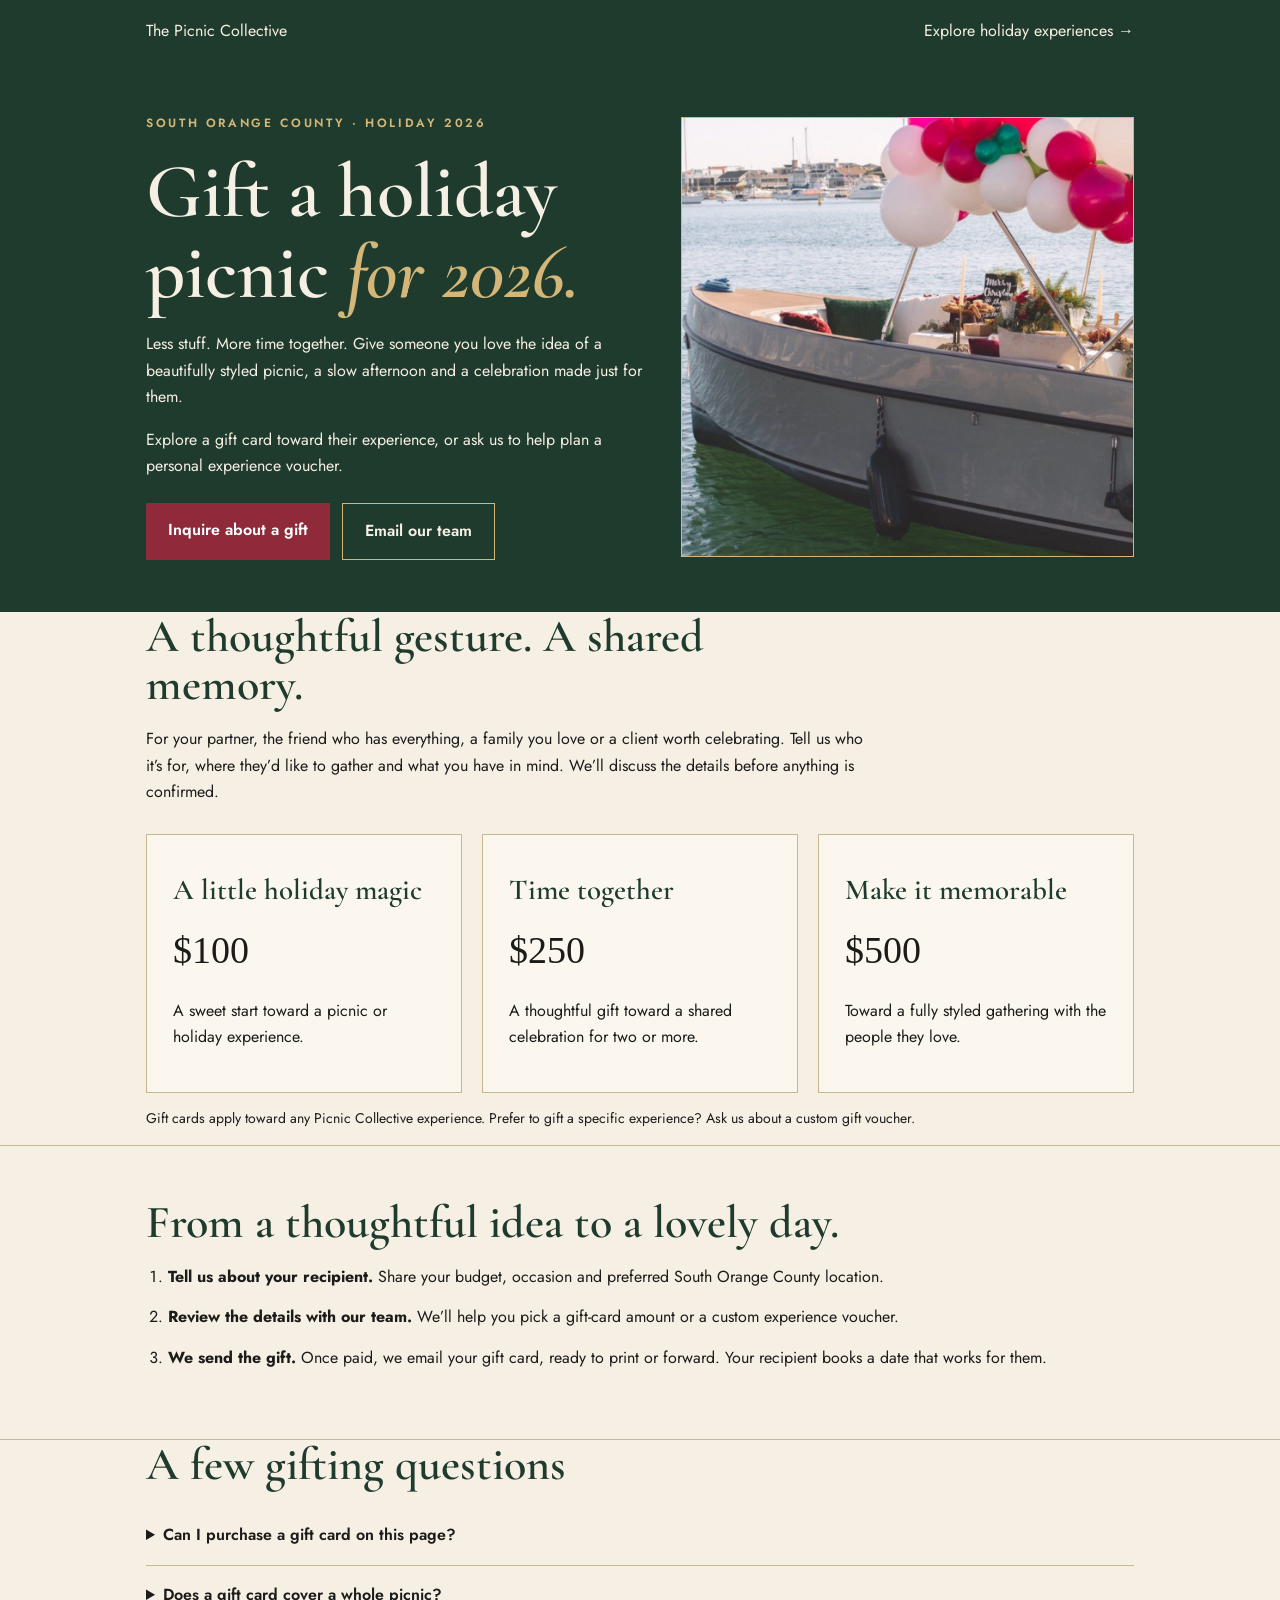
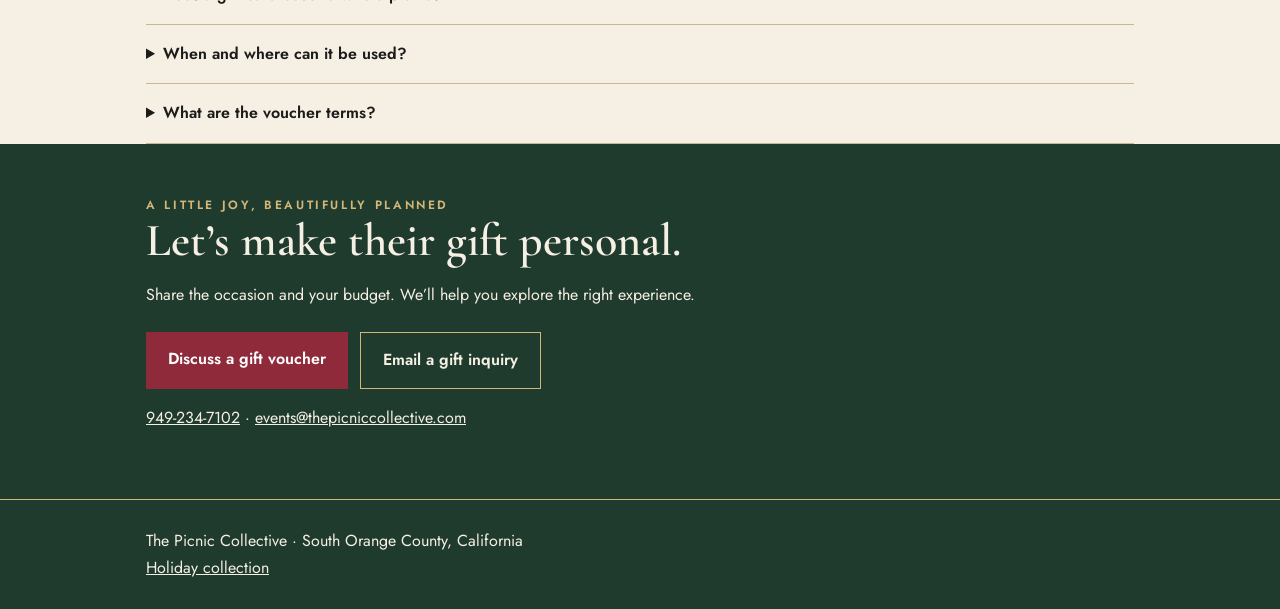
==== gift/index.html @ 74f28c26 "Gift a Picnic + channel tracking" ====
<!doctype html>
<html lang="en">
<head>
<meta charset="utf-8">
<meta name="viewport" content="width=device-width,initial-scale=1">
<title>Gift a Picnic · Holiday 2026 | The Picnic Collective</title>
<meta name="description" content="Give time together with a holiday picnic experience in South Orange County. Inquire about a gift card or experience voucher with The Picnic Collective.">
<link href="https://fonts.googleapis.com/css2?family=Cormorant+Garamond:ital,wght@0,600;1,600&family=Jost:wght@400;500;600&display=swap" rel="stylesheet">
<style>
:root{--evergreen:#1F3B2E;--cream:#F6EFE3;--paper:#FBF7EE;--cranberry:#8E2A3A;--brass:#D4B778;--ink:#1B1B1A;--rule:#C9B88F;color-scheme:light}
*{box-sizing:border-box}body{margin:0;background:var(--cream);color:var(--ink);font:16px/1.65 'Jost','Helvetica Neue',Arial,sans-serif}.wrap{max-width:1100px;margin:auto;padding:0 clamp(20px,5vw,56px)}
a{color:var(--cranberry)}a:focus-visible{outline:3px solid var(--brass);outline-offset:5px}.draft{background:var(--cranberry);color:white;padding:12px 20px;text-align:center;font-size:14px}.nav{background:var(--evergreen);padding:18px 0}.nav a{color:var(--cream);text-decoration:none}.nav .wrap{display:flex;justify-content:space-between;gap:20px;flex-wrap:wrap}
header{background:var(--evergreen);color:var(--cream)}.hero{display:grid;grid-template-columns:1.1fr 1fr;align-items:center;gap:36px;padding-block:52px}.ey{font-size:12px;font-weight:600;letter-spacing:.22em;text-transform:uppercase;color:var(--brass)}h1,h2,h3{font-family:'Cormorant Garamond',Georgia,serif;line-height:1.05;font-weight:600}h1{font-size:clamp(44px,6vw,78px);margin:18px 0}h1 i{color:var(--brass)}h2{font-size:clamp(32px,4vw,46px);color:var(--evergreen);margin:0 0 18px}h3{font-size:29px;color:var(--evergreen);margin:14px 0}.hero img{width:100%;height:440px;object-fit:cover;border:1px solid var(--brass)}.hero p{max-width:540px}
.cta{display:flex;gap:12px;flex-wrap:wrap;margin-top:24px}.btn{display:inline-block;background:var(--cranberry);color:white;padding:14px 22px;text-decoration:none;font-weight:600}.btn.alt{background:transparent;border:1px solid var(--brass);color:var(--cream)}section{padding-block:52px}.intro{max-width:720px}.cards{display:grid;grid-template-columns:repeat(3,minmax(0,1fr));gap:20px;margin-top:28px}.card{background:var(--paper);border:1px solid var(--rule);padding:26px}.price{font-family:Georgia,serif;font-size:38px;margin:12px 0}.badge{color:var(--cranberry);font-weight:600;font-size:13px}.steps{border-block:1px solid var(--rule)}ol{padding-left:22px}li{margin:14px 0}details{border-bottom:1px solid var(--rule);padding:16px 0}summary{cursor:pointer;font-weight:600}.note{font-size:14px}.contact{background:var(--evergreen);color:var(--cream)}.contact h2{color:var(--cream)}.contact a:not(.btn),footer a{color:inherit}footer{background:var(--evergreen);color:var(--cream);padding:28px 0;border-top:1px solid var(--brass)}
@media(max-width:760px){.hero,.cards{grid-template-columns:1fr}.hero{padding-block:32px}.hero img{height:300px}section{padding-block:36px}}
</style>
<script src="../tracking.js" defer></script>
</head>
<body>
<nav class="nav" aria-label="Main"><div class="wrap"><a href="../">The Picnic Collective</a><a href="../holiday-at-home/">Explore holiday experiences →</a></div></nav>
<header><div class="wrap hero"><div><div class="ey">South Orange County · Holiday 2026</div><h1>Gift a holiday picnic <i>for 2026.</i></h1><p>Less stuff. More time together. Give someone you love the idea of a beautifully styled picnic, a slow afternoon and a celebration made just for them.</p><p>Explore a gift card toward their experience, or ask us to help plan a personal experience voucher.</p><div class="cta"><a class="btn" href="https://thepicniccollective.hbportal.co/schedule/66673cf26bf84d002bbb2e10">Inquire about a gift</a><a class="btn alt" href="mailto:events@thepicniccollective.com?subject=Holiday%202026%20Gift%20a%20Picnic%20inquiry">Email our team</a></div></div><img src="../holiday-at-home/img/boat_picnic.jpg" alt="Picnic styling aboard a boat, inspiration for a shared experience" width="600" height="440"></div></header>
<main>
<section class="wrap" aria-labelledby="gift-options"><div class="intro"><h2 id="gift-options">A thoughtful gesture. A shared memory.</h2><p>For your partner, the friend who has everything, a family you love or a client worth celebrating. Tell us who it’s for, where they’d like to gather and what you have in mind. We’ll discuss the details before anything is confirmed.</p></div>
<div class="cards">
<article class="card"><h3>A little holiday magic</h3><p class="price">$100</p><p>A sweet start toward a picnic or holiday experience.</p></article>
<article class="card"><h3>Time together</h3><p class="price">$250</p><p>A thoughtful gift toward a shared celebration for two or more.</p></article>
<article class="card"><h3>Make it memorable</h3><p class="price">$500</p><p>Toward a fully styled gathering with the people they love.</p></article>
</div><p class="note">Gift cards apply toward any Picnic Collective experience. Prefer to gift a specific experience? Ask us about a custom gift voucher.</p></section>
<section class="steps"><div class="wrap"><h2>From a thoughtful idea to a lovely day.</h2><ol><li><strong>Tell us about your recipient.</strong> Share your budget, occasion and preferred South Orange County location.</li><li><strong>Review the details with our team.</strong> We’ll help you pick a gift-card amount or a custom experience voucher.</li><li><strong>We send the gift.</strong> Once paid, we email your gift card, ready to print or forward. Your recipient books a date that works for them.</li></ol></div></section>
<section class="wrap"><h2>A few gifting questions</h2><details><summary>Can I purchase a gift card on this page?</summary><p>Reach out using the button above and our team will send you a secure payment link.</p></details><details><summary>Does a gift card cover a whole picnic?</summary><p>It depends on the experience. Gift cards apply toward the total, and guest count, styling, location and extras shape the final price. Any balance can be paid when booking.</p></details><details><summary>When and where can it be used?</summary><p>Anywhere we serve in South Orange County, on any available date. Your recipient books directly with us.</p></details><details><summary>What are the voucher terms?</summary><p>Gift cards are delivered by email, can be forwarded to anyone, and do not expire.</p></details></section>
<section class="contact"><div class="wrap"><div class="ey">A little joy, beautifully planned</div><h2>Let’s make their gift personal.</h2><p>Share the occasion and your budget. We’ll help you explore the right experience.</p><div class="cta"><a class="btn" href="https://thepicniccollective.hbportal.co/schedule/66673cf26bf84d002bbb2e10">Discuss a gift voucher</a><a class="btn alt" href="mailto:events@thepicniccollective.com?subject=Holiday%202026%20Gift%20a%20Picnic%20inquiry">Email a gift inquiry</a></div><p><a href="tel:+19492347102">949-234-7102</a> · <a href="mailto:events@thepicniccollective.com">events@thepicniccollective.com</a></p></div></section>
</main>
<footer><div class="wrap">The Picnic Collective · South Orange County, California<br><a href="../">Holiday collection</a></div></footer>
</body>
</html>
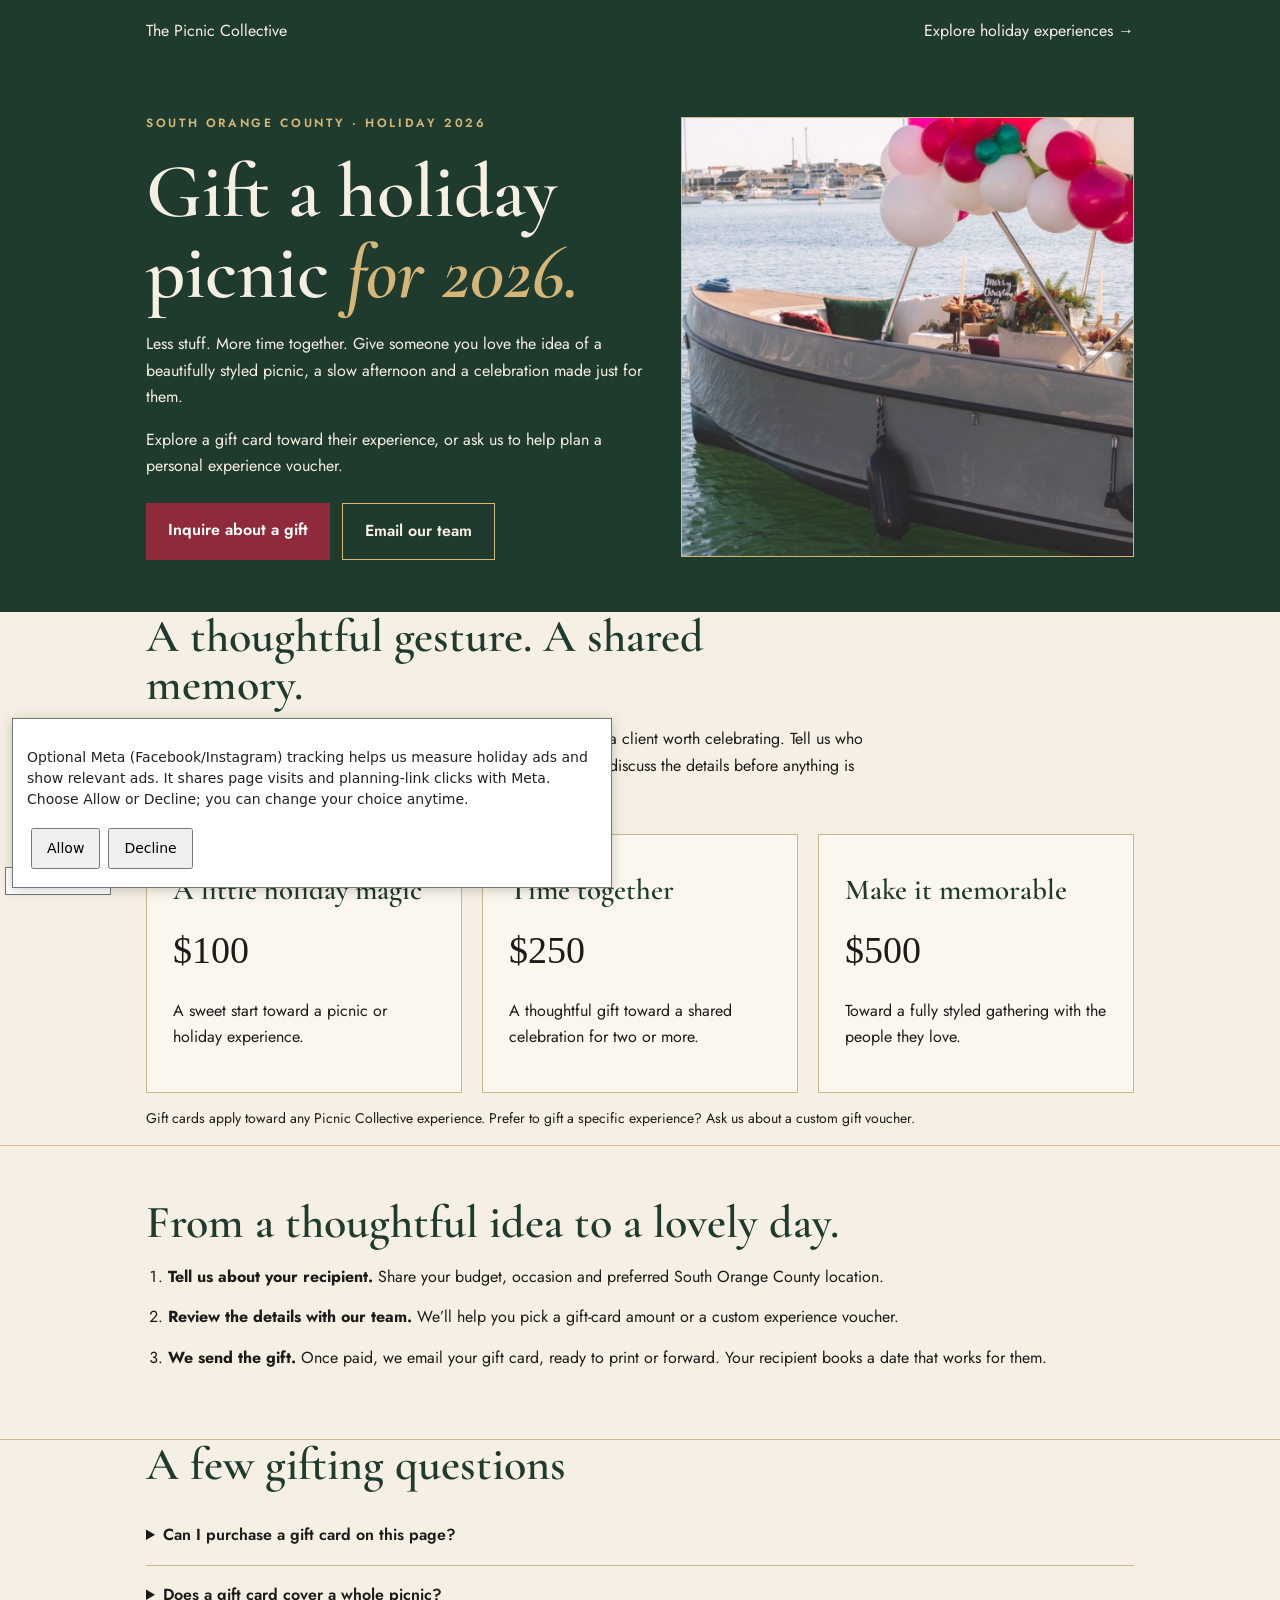
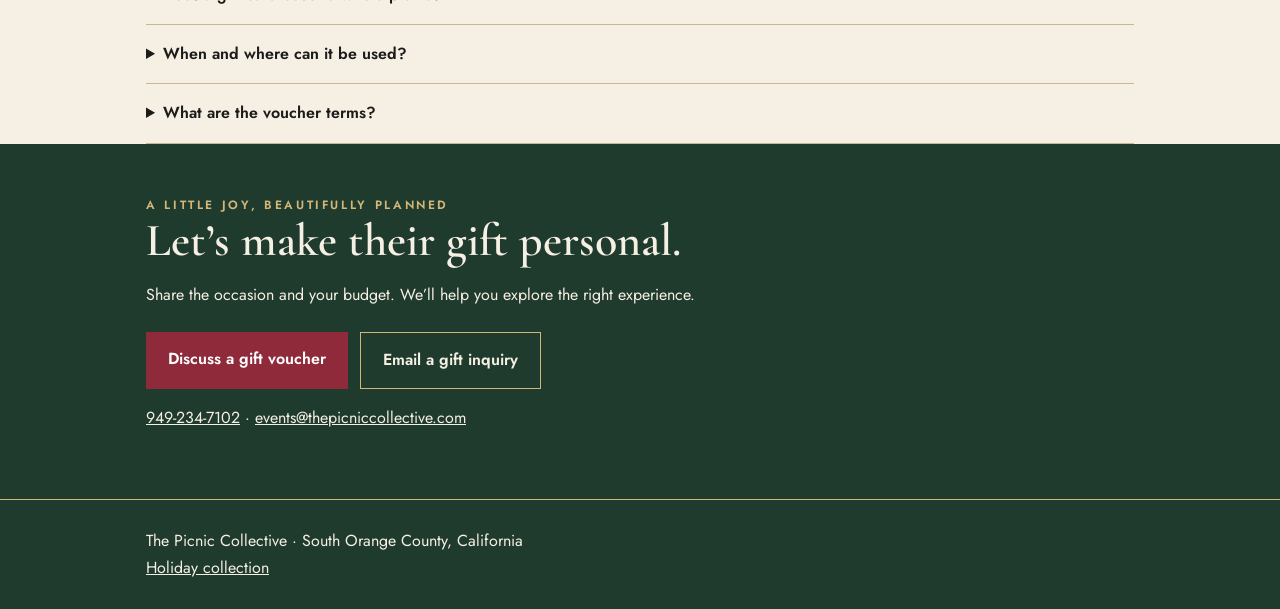
==== commit 7335613b: "Install consent-gated holiday Meta Pixel and scheduler-click events" ====
--- a/gift/index.html
+++ b/gift/index.html
@@ -1,6 +1,15 @@
 <!doctype html>
 <html lang="en">
 <head>
+<!-- Google Ads: consult-click measurement; no enhanced conversions. -->
+<script async src="https://www.googletagmanager.com/gtag/js?id=AW-10933789586"></script>
+<script>
+  window.dataLayer = window.dataLayer || [];
+  function gtag(){dataLayer.push(arguments);}
+  gtag('js', new Date());
+  gtag('config', 'AW-10933789586', {allow_enhanced_conversions: false});
+</script>
+
 <meta charset="utf-8">
 <meta name="viewport" content="width=device-width,initial-scale=1">
 <title>Gift a Picnic · Holiday 2026 | The Picnic Collective</title>
@@ -14,7 +23,8 @@
 .cta{display:flex;gap:12px;flex-wrap:wrap;margin-top:24px}.btn{display:inline-block;background:var(--cranberry);color:white;padding:14px 22px;text-decoration:none;font-weight:600}.btn.alt{background:transparent;border:1px solid var(--brass);color:var(--cream)}section{padding-block:52px}.intro{max-width:720px}.cards{display:grid;grid-template-columns:repeat(3,minmax(0,1fr));gap:20px;margin-top:28px}.card{background:var(--paper);border:1px solid var(--rule);padding:26px}.price{font-family:Georgia,serif;font-size:38px;margin:12px 0}.badge{color:var(--cranberry);font-weight:600;font-size:13px}.steps{border-block:1px solid var(--rule)}ol{padding-left:22px}li{margin:14px 0}details{border-bottom:1px solid var(--rule);padding:16px 0}summary{cursor:pointer;font-weight:600}.note{font-size:14px}.contact{background:var(--evergreen);color:var(--cream)}.contact h2{color:var(--cream)}.contact a:not(.btn),footer a{color:inherit}footer{background:var(--evergreen);color:var(--cream);padding:28px 0;border-top:1px solid var(--brass)}
 @media(max-width:760px){.hero,.cards{grid-template-columns:1fr}.hero{padding-block:32px}.hero img{height:300px}section{padding-block:36px}}
 </style>
-<script src="../tracking.js" defer></script>
+<script src="../tracking.js?v=ads-consult-1" defer></script>
+<script src="../meta-pixel.js?v=meta-live-1" data-pixel-id="547128289323855" defer></script>
 </head>
 <body>
 <nav class="nav" aria-label="Main"><div class="wrap"><a href="../">The Picnic Collective</a><a href="../holiday-at-home/">Explore holiday experiences →</a></div></nav>
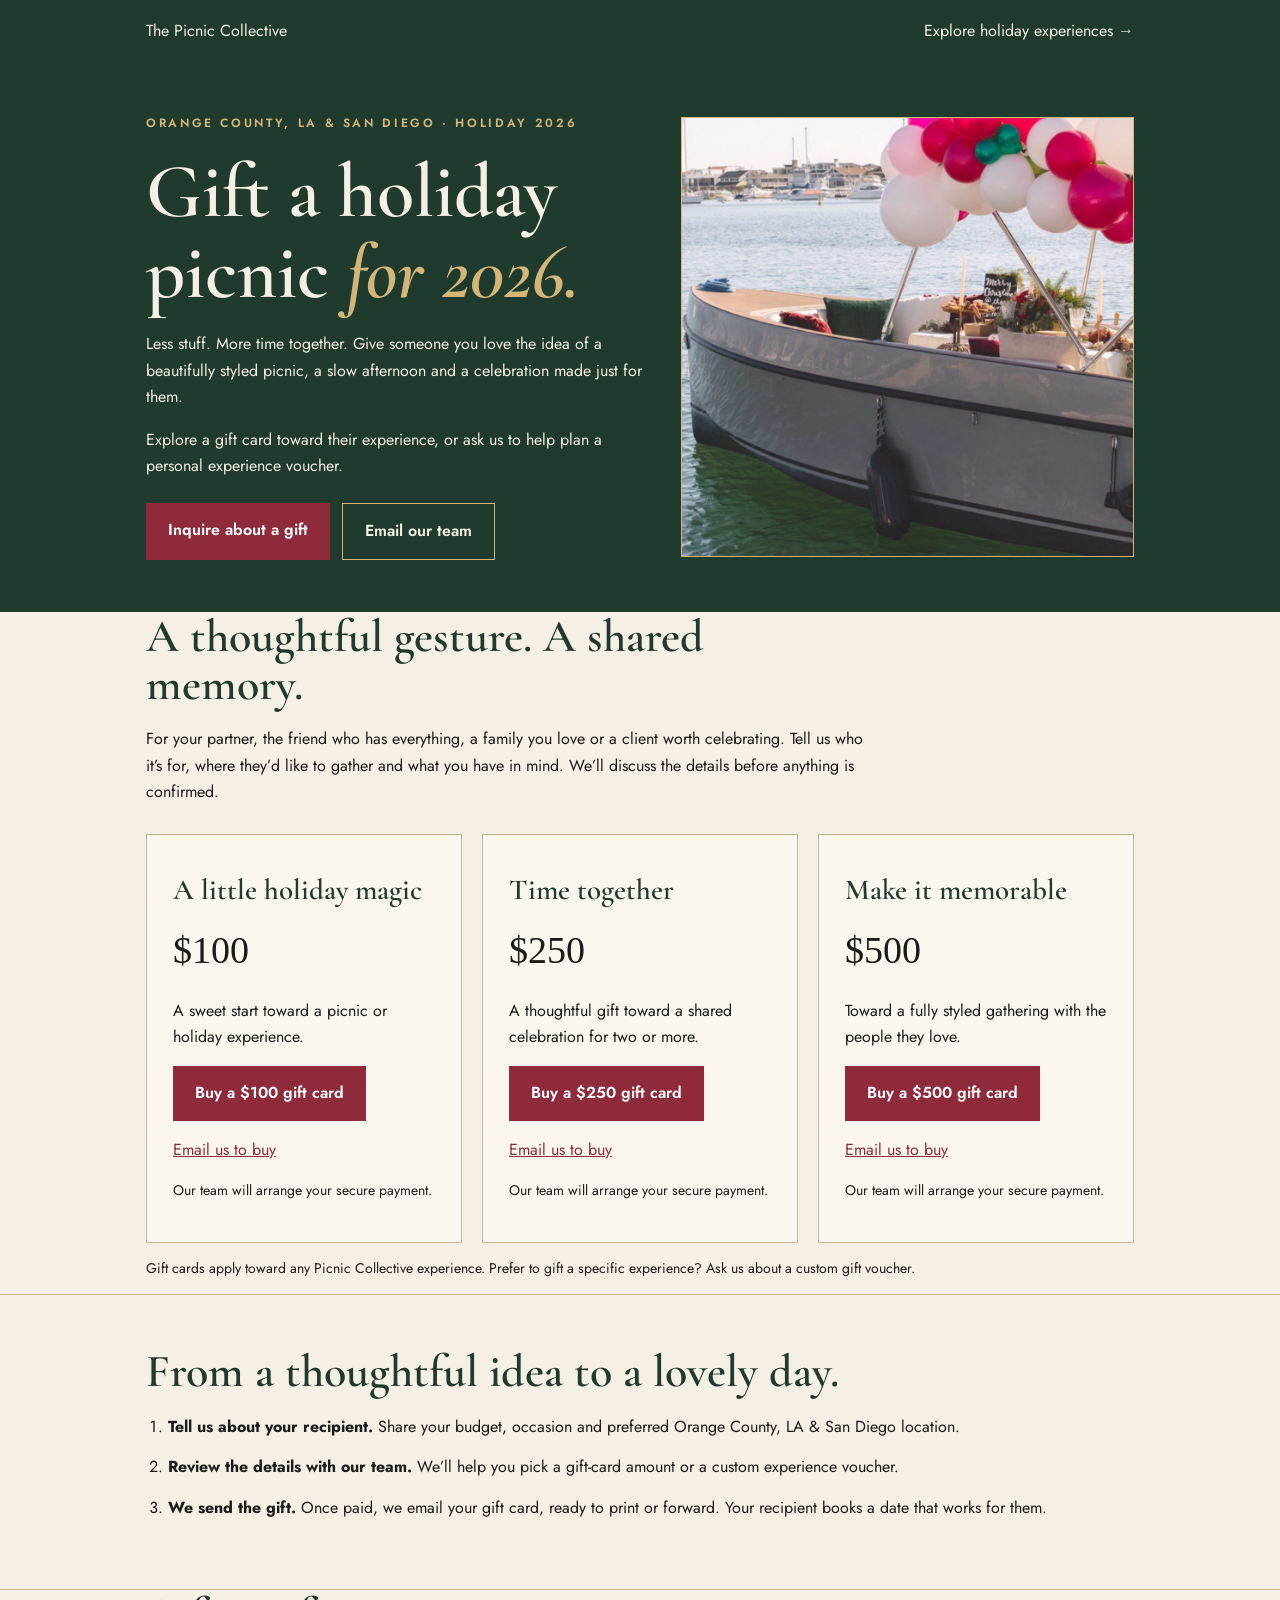
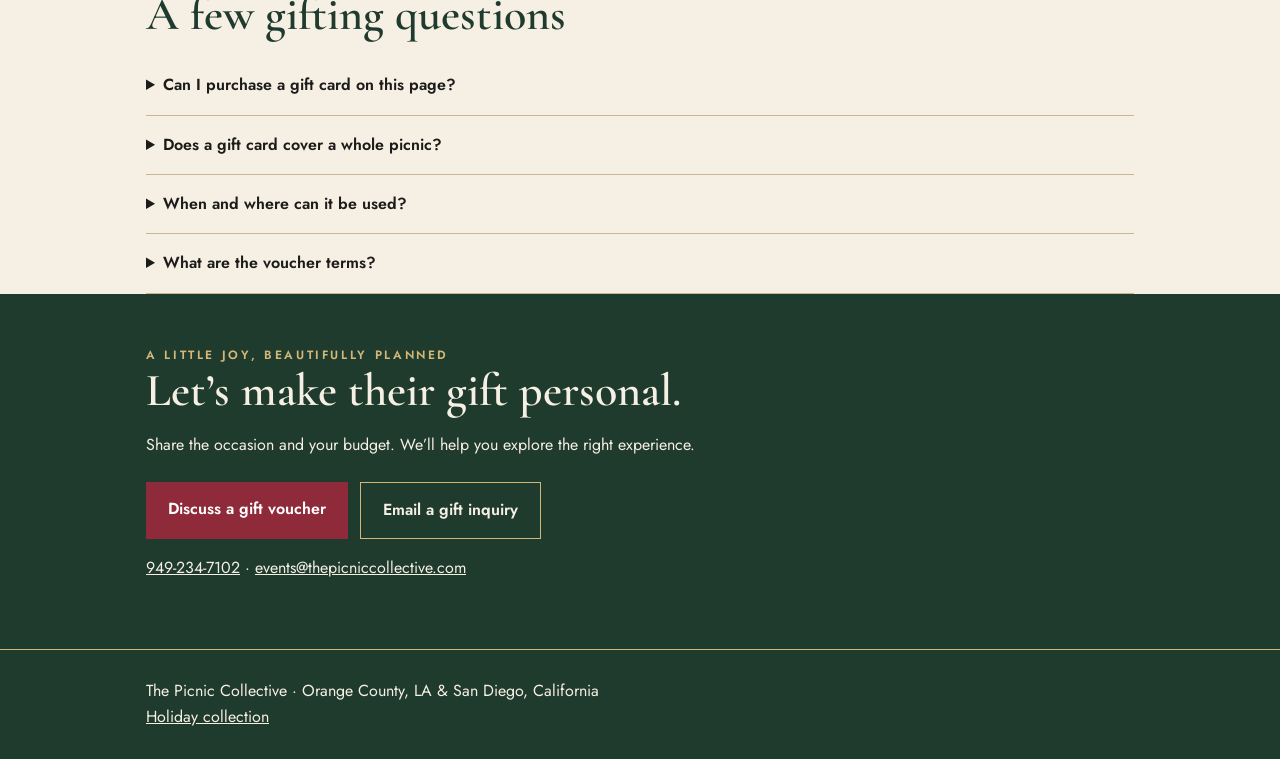
==== commit 1450425f: "feat: add gift-card purchase tiers and emailed-code terms" ====
--- a/gift/index.html
+++ b/gift/index.html
@@ -13,7 +13,7 @@
 <meta charset="utf-8">
 <meta name="viewport" content="width=device-width,initial-scale=1">
 <title>Gift a Picnic · Holiday 2026 | The Picnic Collective</title>
-<meta name="description" content="Give time together with a holiday picnic experience in South Orange County. Inquire about a gift card or experience voucher with The Picnic Collective.">
+<meta name="description" content="Give time together with a holiday picnic experience in Orange County, LA &amp; San Diego. Inquire about a gift card or experience voucher with The Picnic Collective.">
 <link href="https://fonts.googleapis.com/css2?family=Cormorant+Garamond:ital,wght@0,600;1,600&family=Jost:wght@400;500;600&display=swap" rel="stylesheet">
 <style>
 :root{--evergreen:#1F3B2E;--cream:#F6EFE3;--paper:#FBF7EE;--cranberry:#8E2A3A;--brass:#D4B778;--ink:#1B1B1A;--rule:#C9B88F;color-scheme:light}
@@ -28,18 +28,18 @@
 </head>
 <body>
 <nav class="nav" aria-label="Main"><div class="wrap"><a href="../">The Picnic Collective</a><a href="../holiday-at-home/">Explore holiday experiences →</a></div></nav>
-<header><div class="wrap hero"><div><div class="ey">South Orange County · Holiday 2026</div><h1>Gift a holiday picnic <i>for 2026.</i></h1><p>Less stuff. More time together. Give someone you love the idea of a beautifully styled picnic, a slow afternoon and a celebration made just for them.</p><p>Explore a gift card toward their experience, or ask us to help plan a personal experience voucher.</p><div class="cta"><a class="btn" href="https://thepicniccollective.hbportal.co/schedule/66673cf26bf84d002bbb2e10">Inquire about a gift</a><a class="btn alt" href="mailto:events@thepicniccollective.com?subject=Holiday%202026%20Gift%20a%20Picnic%20inquiry">Email our team</a></div></div><img src="../holiday-at-home/img/boat_picnic.jpg" alt="Picnic styling aboard a boat, inspiration for a shared experience" width="600" height="440"></div></header>
+<header><div class="wrap hero"><div><div class="ey">Orange County, LA &amp; San Diego · Holiday 2026</div><h1>Gift a holiday picnic <i>for 2026.</i></h1><p>Less stuff. More time together. Give someone you love the idea of a beautifully styled picnic, a slow afternoon and a celebration made just for them.</p><p>Explore a gift card toward their experience, or ask us to help plan a personal experience voucher.</p><div class="cta"><a class="btn" href="https://thepicniccollective.hbportal.co/schedule/66673cf26bf84d002bbb2e10">Inquire about a gift</a><a class="btn alt" href="mailto:events@thepicniccollective.com?subject=Holiday%202026%20Gift%20a%20Picnic%20inquiry">Email our team</a></div></div><img src="../holiday-at-home/img/boat_picnic.jpg" alt="Picnic styling aboard a boat, inspiration for a shared experience" width="600" height="440"></div></header>
 <main>
 <section class="wrap" aria-labelledby="gift-options"><div class="intro"><h2 id="gift-options">A thoughtful gesture. A shared memory.</h2><p>For your partner, the friend who has everything, a family you love or a client worth celebrating. Tell us who it’s for, where they’d like to gather and what you have in mind. We’ll discuss the details before anything is confirmed.</p></div>
 <div class="cards">
-<article class="card"><h3>A little holiday magic</h3><p class="price">$100</p><p>A sweet start toward a picnic or holiday experience.</p></article>
-<article class="card"><h3>Time together</h3><p class="price">$250</p><p>A thoughtful gift toward a shared celebration for two or more.</p></article>
-<article class="card"><h3>Make it memorable</h3><p class="price">$500</p><p>Toward a fully styled gathering with the people they love.</p></article>
+<article class="card"><h3>A little holiday magic</h3><p class="price">$100</p><p>A sweet start toward a picnic or holiday experience.</p><p><a class="btn" aria-label="Buy a $100 gift card — arrange purchase with our team" href="https://thepicniccollective.hbportal.co/schedule/66673cf26bf84d002bbb2e10?gift_amount=100">Buy a $100 gift card</a></p><p><a href="mailto:events@thepicniccollective.com?subject=Gift%20card%20%24100">Email us to buy</a></p><p class="note">Our team will arrange your secure payment.</p></article>
+<article class="card"><h3>Time together</h3><p class="price">$250</p><p>A thoughtful gift toward a shared celebration for two or more.</p><p><a class="btn" aria-label="Buy a $250 gift card — arrange purchase with our team" href="https://thepicniccollective.hbportal.co/schedule/66673cf26bf84d002bbb2e10?gift_amount=250">Buy a $250 gift card</a></p><p><a href="mailto:events@thepicniccollective.com?subject=Gift%20card%20%24250">Email us to buy</a></p><p class="note">Our team will arrange your secure payment.</p></article>
+<article class="card"><h3>Make it memorable</h3><p class="price">$500</p><p>Toward a fully styled gathering with the people they love.</p><p><a class="btn" aria-label="Buy a $500 gift card — arrange purchase with our team" href="https://thepicniccollective.hbportal.co/schedule/66673cf26bf84d002bbb2e10?gift_amount=500">Buy a $500 gift card</a></p><p><a href="mailto:events@thepicniccollective.com?subject=Gift%20card%20%24500">Email us to buy</a></p><p class="note">Our team will arrange your secure payment.</p></article>
 </div><p class="note">Gift cards apply toward any Picnic Collective experience. Prefer to gift a specific experience? Ask us about a custom gift voucher.</p></section>
-<section class="steps"><div class="wrap"><h2>From a thoughtful idea to a lovely day.</h2><ol><li><strong>Tell us about your recipient.</strong> Share your budget, occasion and preferred South Orange County location.</li><li><strong>Review the details with our team.</strong> We’ll help you pick a gift-card amount or a custom experience voucher.</li><li><strong>We send the gift.</strong> Once paid, we email your gift card, ready to print or forward. Your recipient books a date that works for them.</li></ol></div></section>
-<section class="wrap"><h2>A few gifting questions</h2><details><summary>Can I purchase a gift card on this page?</summary><p>Reach out using the button above and our team will send you a secure payment link.</p></details><details><summary>Does a gift card cover a whole picnic?</summary><p>It depends on the experience. Gift cards apply toward the total, and guest count, styling, location and extras shape the final price. Any balance can be paid when booking.</p></details><details><summary>When and where can it be used?</summary><p>Anywhere we serve in South Orange County, on any available date. Your recipient books directly with us.</p></details><details><summary>What are the voucher terms?</summary><p>Gift cards are delivered by email, can be forwarded to anyone, and do not expire.</p></details></section>
+<section class="steps"><div class="wrap"><h2>From a thoughtful idea to a lovely day.</h2><ol><li><strong>Tell us about your recipient.</strong> Share your budget, occasion and preferred Orange County, LA &amp; San Diego location.</li><li><strong>Review the details with our team.</strong> We’ll help you pick a gift-card amount or a custom experience voucher.</li><li><strong>We send the gift.</strong> Once paid, we email your gift card, ready to print or forward. Your recipient books a date that works for them.</li></ol></div></section>
+<section class="wrap"><h2>A few gifting questions</h2><details><summary>Can I purchase a gift card on this page?</summary><p>Reach out using the button above and our team will send you a secure payment link.</p></details><details><summary>Does a gift card cover a whole picnic?</summary><p>It depends on the experience. Gift cards apply toward the total, and guest count, styling, location and extras shape the final price. Any balance can be paid when booking.</p></details><details><summary>When and where can it be used?</summary><p>Anywhere we serve in Orange County, LA &amp; San Diego, on any available date. Your recipient books directly with us.</p></details><details><summary>What are the voucher terms?</summary><p>Your gift card is emailed with a unique code. No expiration. Applies toward any TPC picnic or holiday experience. Not redeemable for cash except where required by law (California balances under $10 are redeemable for cash). Booking subject to availability. Statutory gift-card rights are not limited by these terms.</p></details></section>
 <section class="contact"><div class="wrap"><div class="ey">A little joy, beautifully planned</div><h2>Let’s make their gift personal.</h2><p>Share the occasion and your budget. We’ll help you explore the right experience.</p><div class="cta"><a class="btn" href="https://thepicniccollective.hbportal.co/schedule/66673cf26bf84d002bbb2e10">Discuss a gift voucher</a><a class="btn alt" href="mailto:events@thepicniccollective.com?subject=Holiday%202026%20Gift%20a%20Picnic%20inquiry">Email a gift inquiry</a></div><p><a href="tel:+19492347102">949-234-7102</a> · <a href="mailto:events@thepicniccollective.com">events@thepicniccollective.com</a></p></div></section>
 </main>
-<footer><div class="wrap">The Picnic Collective · South Orange County, California<br><a href="../">Holiday collection</a></div></footer>
+<footer><div class="wrap">The Picnic Collective · Orange County, LA &amp; San Diego, California<br><a href="../">Holiday collection</a></div></footer>
 </body>
 </html>
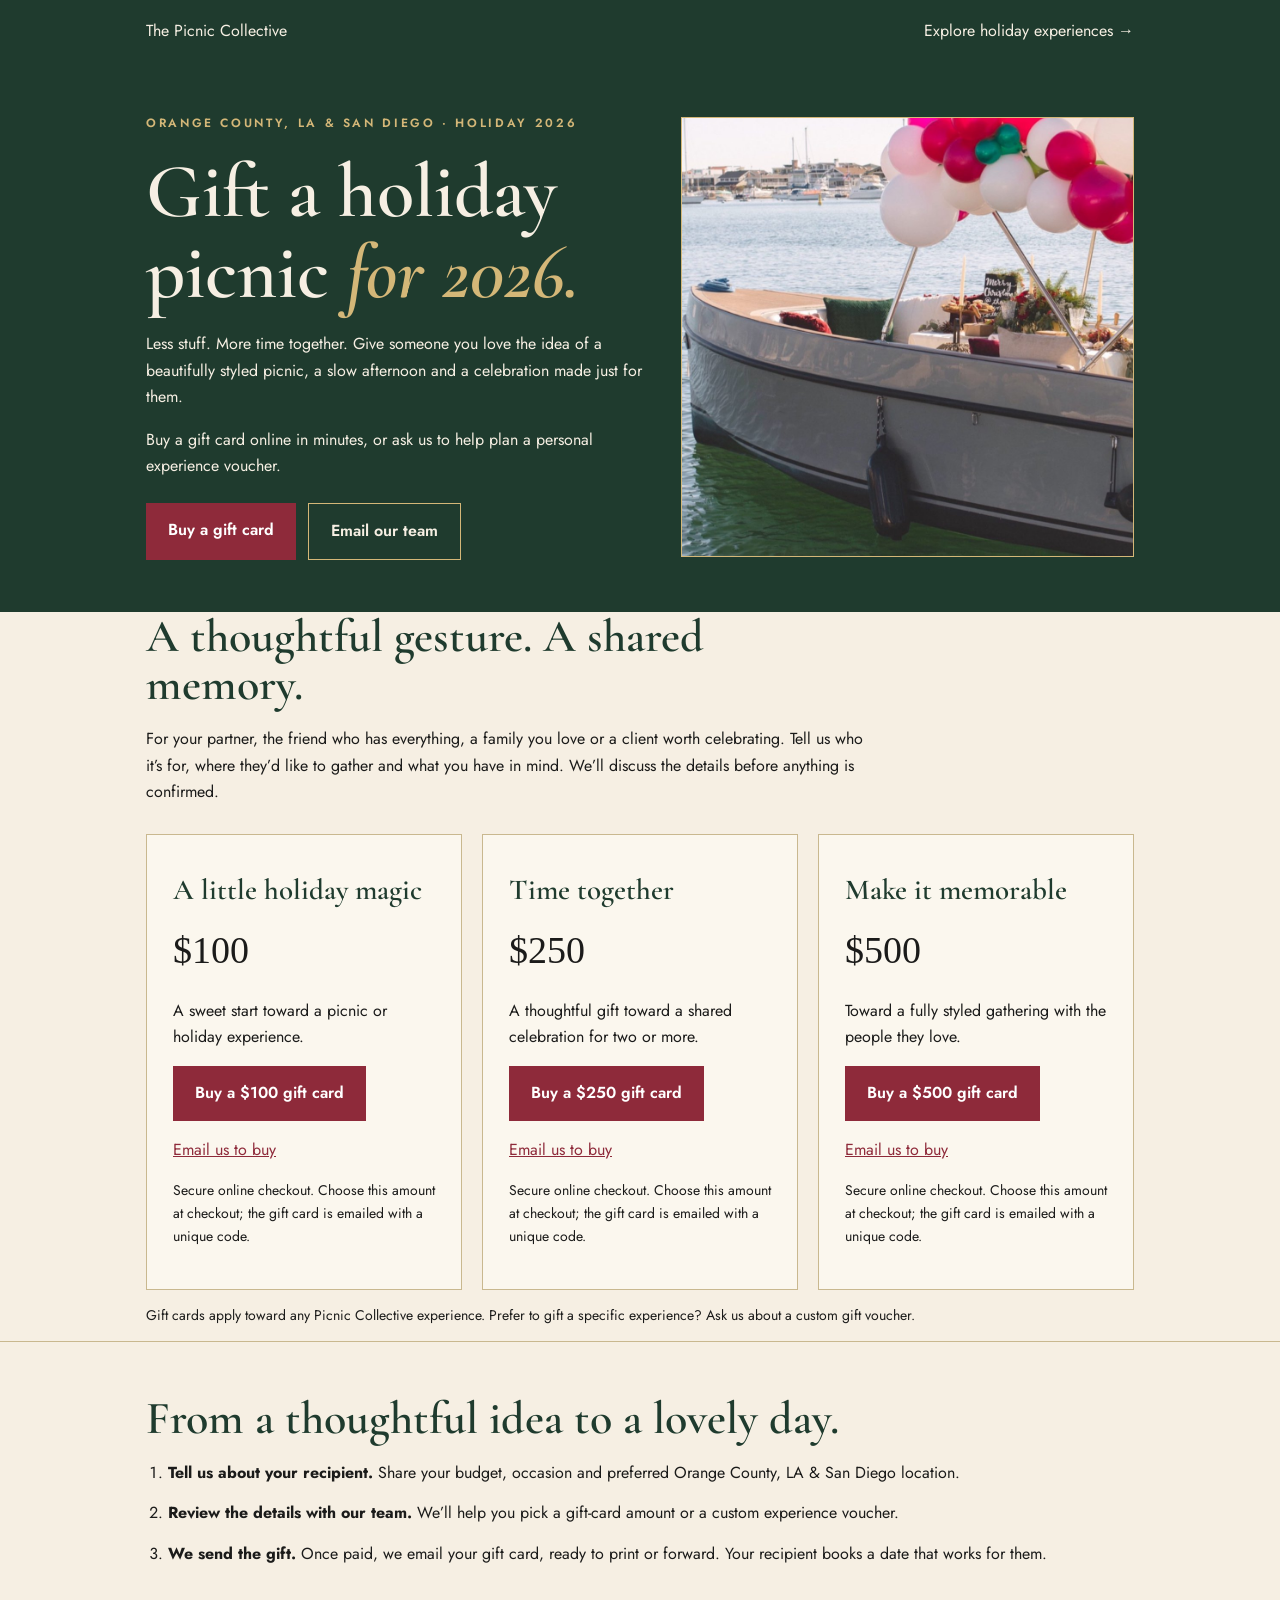
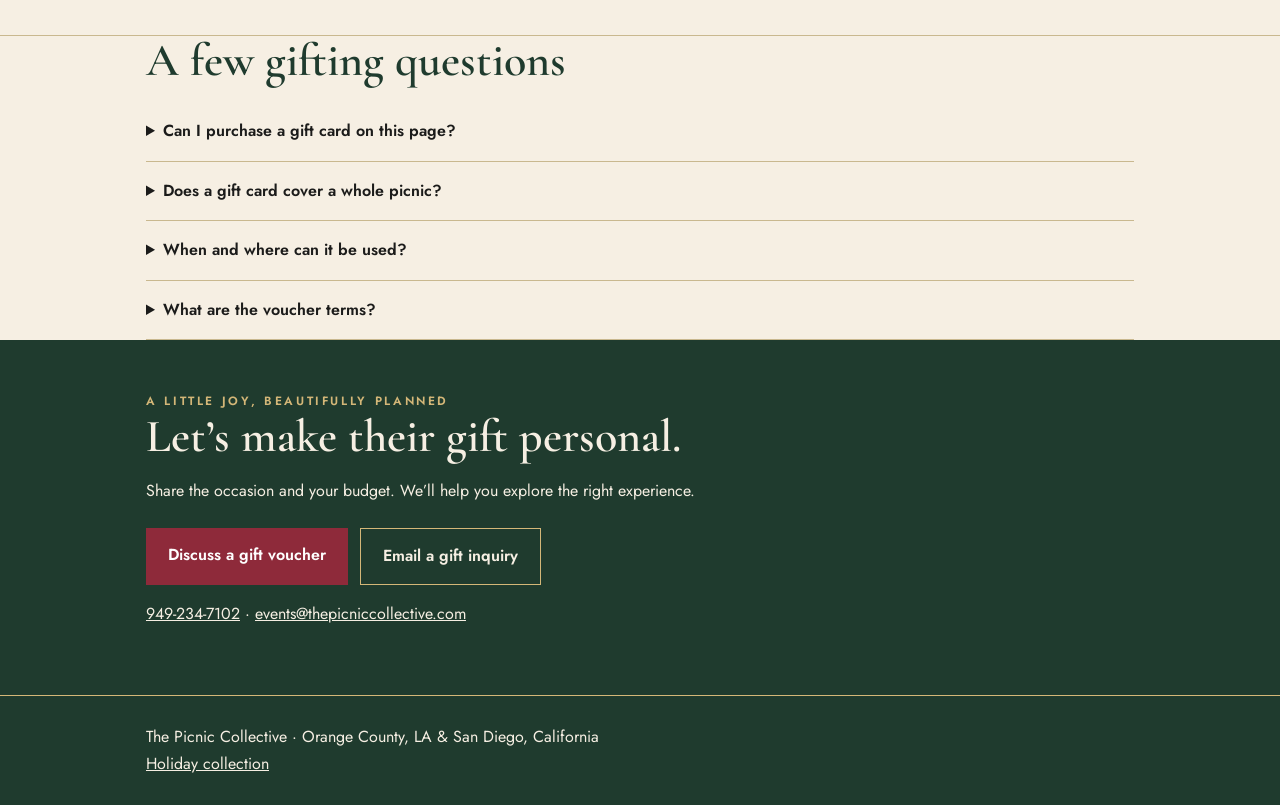
==== commit fb294b49: "Gift page: buy buttons go to HoneyBook gift card checkout" ====
--- a/gift/index.html
+++ b/gift/index.html
@@ -28,13 +28,13 @@
 </head>
 <body>
 <nav class="nav" aria-label="Main"><div class="wrap"><a href="../">The Picnic Collective</a><a href="../holiday-at-home/">Explore holiday experiences →</a></div></nav>
-<header><div class="wrap hero"><div><div class="ey">Orange County, LA &amp; San Diego · Holiday 2026</div><h1>Gift a holiday picnic <i>for 2026.</i></h1><p>Less stuff. More time together. Give someone you love the idea of a beautifully styled picnic, a slow afternoon and a celebration made just for them.</p><p>Explore a gift card toward their experience, or ask us to help plan a personal experience voucher.</p><div class="cta"><a class="btn" href="https://thepicniccollective.hbportal.co/schedule/66673cf26bf84d002bbb2e10">Inquire about a gift</a><a class="btn alt" href="mailto:events@thepicniccollective.com?subject=Holiday%202026%20Gift%20a%20Picnic%20inquiry">Email our team</a></div></div><img src="../holiday-at-home/img/boat_picnic.jpg" alt="Picnic styling aboard a boat, inspiration for a shared experience" width="600" height="440"></div></header>
+<header><div class="wrap hero"><div><div class="ey">Orange County, LA &amp; San Diego · Holiday 2026</div><h1>Gift a holiday picnic <i>for 2026.</i></h1><p>Less stuff. More time together. Give someone you love the idea of a beautifully styled picnic, a slow afternoon and a celebration made just for them.</p><p>Buy a gift card online in minutes, or ask us to help plan a personal experience voucher.</p><div class="cta"><a class="btn" href="https://thepicniccollective.hbportal.co/public/6ad12a47f1f76d46a37ca581">Buy a gift card</a><a class="btn alt" href="mailto:events@thepicniccollective.com?subject=Holiday%202026%20Gift%20a%20Picnic%20inquiry">Email our team</a></div></div><img src="../holiday-at-home/img/boat_picnic.jpg" alt="Picnic styling aboard a boat, inspiration for a shared experience" width="600" height="440"></div></header>
 <main>
 <section class="wrap" aria-labelledby="gift-options"><div class="intro"><h2 id="gift-options">A thoughtful gesture. A shared memory.</h2><p>For your partner, the friend who has everything, a family you love or a client worth celebrating. Tell us who it’s for, where they’d like to gather and what you have in mind. We’ll discuss the details before anything is confirmed.</p></div>
 <div class="cards">
-<article class="card"><h3>A little holiday magic</h3><p class="price">$100</p><p>A sweet start toward a picnic or holiday experience.</p><p><a class="btn" aria-label="Buy a $100 gift card — arrange purchase with our team" href="https://thepicniccollective.hbportal.co/schedule/66673cf26bf84d002bbb2e10?gift_amount=100">Buy a $100 gift card</a></p><p><a href="mailto:events@thepicniccollective.com?subject=Gift%20card%20%24100">Email us to buy</a></p><p class="note">Our team will arrange your secure payment.</p></article>
-<article class="card"><h3>Time together</h3><p class="price">$250</p><p>A thoughtful gift toward a shared celebration for two or more.</p><p><a class="btn" aria-label="Buy a $250 gift card — arrange purchase with our team" href="https://thepicniccollective.hbportal.co/schedule/66673cf26bf84d002bbb2e10?gift_amount=250">Buy a $250 gift card</a></p><p><a href="mailto:events@thepicniccollective.com?subject=Gift%20card%20%24250">Email us to buy</a></p><p class="note">Our team will arrange your secure payment.</p></article>
-<article class="card"><h3>Make it memorable</h3><p class="price">$500</p><p>Toward a fully styled gathering with the people they love.</p><p><a class="btn" aria-label="Buy a $500 gift card — arrange purchase with our team" href="https://thepicniccollective.hbportal.co/schedule/66673cf26bf84d002bbb2e10?gift_amount=500">Buy a $500 gift card</a></p><p><a href="mailto:events@thepicniccollective.com?subject=Gift%20card%20%24500">Email us to buy</a></p><p class="note">Our team will arrange your secure payment.</p></article>
+<article class="card"><h3>A little holiday magic</h3><p class="price">$100</p><p>A sweet start toward a picnic or holiday experience.</p><p><a class="btn" aria-label="Buy a $100 gift card — secure checkout" href="https://thepicniccollective.hbportal.co/public/6ad12a47f1f76d46a37ca581">Buy a $100 gift card</a></p><p><a href="mailto:events@thepicniccollective.com?subject=Gift%20card%20%24100">Email us to buy</a></p><p class="note">Secure online checkout. Choose this amount at checkout; the gift card is emailed with a unique code.</p></article>
+<article class="card"><h3>Time together</h3><p class="price">$250</p><p>A thoughtful gift toward a shared celebration for two or more.</p><p><a class="btn" aria-label="Buy a $250 gift card — secure checkout" href="https://thepicniccollective.hbportal.co/public/6ad12a47f1f76d46a37ca581">Buy a $250 gift card</a></p><p><a href="mailto:events@thepicniccollective.com?subject=Gift%20card%20%24250">Email us to buy</a></p><p class="note">Secure online checkout. Choose this amount at checkout; the gift card is emailed with a unique code.</p></article>
+<article class="card"><h3>Make it memorable</h3><p class="price">$500</p><p>Toward a fully styled gathering with the people they love.</p><p><a class="btn" aria-label="Buy a $500 gift card — secure checkout" href="https://thepicniccollective.hbportal.co/public/6ad12a47f1f76d46a37ca581">Buy a $500 gift card</a></p><p><a href="mailto:events@thepicniccollective.com?subject=Gift%20card%20%24500">Email us to buy</a></p><p class="note">Secure online checkout. Choose this amount at checkout; the gift card is emailed with a unique code.</p></article>
 </div><p class="note">Gift cards apply toward any Picnic Collective experience. Prefer to gift a specific experience? Ask us about a custom gift voucher.</p></section>
 <section class="steps"><div class="wrap"><h2>From a thoughtful idea to a lovely day.</h2><ol><li><strong>Tell us about your recipient.</strong> Share your budget, occasion and preferred Orange County, LA &amp; San Diego location.</li><li><strong>Review the details with our team.</strong> We’ll help you pick a gift-card amount or a custom experience voucher.</li><li><strong>We send the gift.</strong> Once paid, we email your gift card, ready to print or forward. Your recipient books a date that works for them.</li></ol></div></section>
 <section class="wrap"><h2>A few gifting questions</h2><details><summary>Can I purchase a gift card on this page?</summary><p>Reach out using the button above and our team will send you a secure payment link.</p></details><details><summary>Does a gift card cover a whole picnic?</summary><p>It depends on the experience. Gift cards apply toward the total, and guest count, styling, location and extras shape the final price. Any balance can be paid when booking.</p></details><details><summary>When and where can it be used?</summary><p>Anywhere we serve in Orange County, LA &amp; San Diego, on any available date. Your recipient books directly with us.</p></details><details><summary>What are the voucher terms?</summary><p>Your gift card is emailed with a unique code. No expiration. Applies toward any TPC picnic or holiday experience. Not redeemable for cash except where required by law (California balances under $10 are redeemable for cash). Booking subject to availability. Statutory gift-card rights are not limited by these terms.</p></details></section>
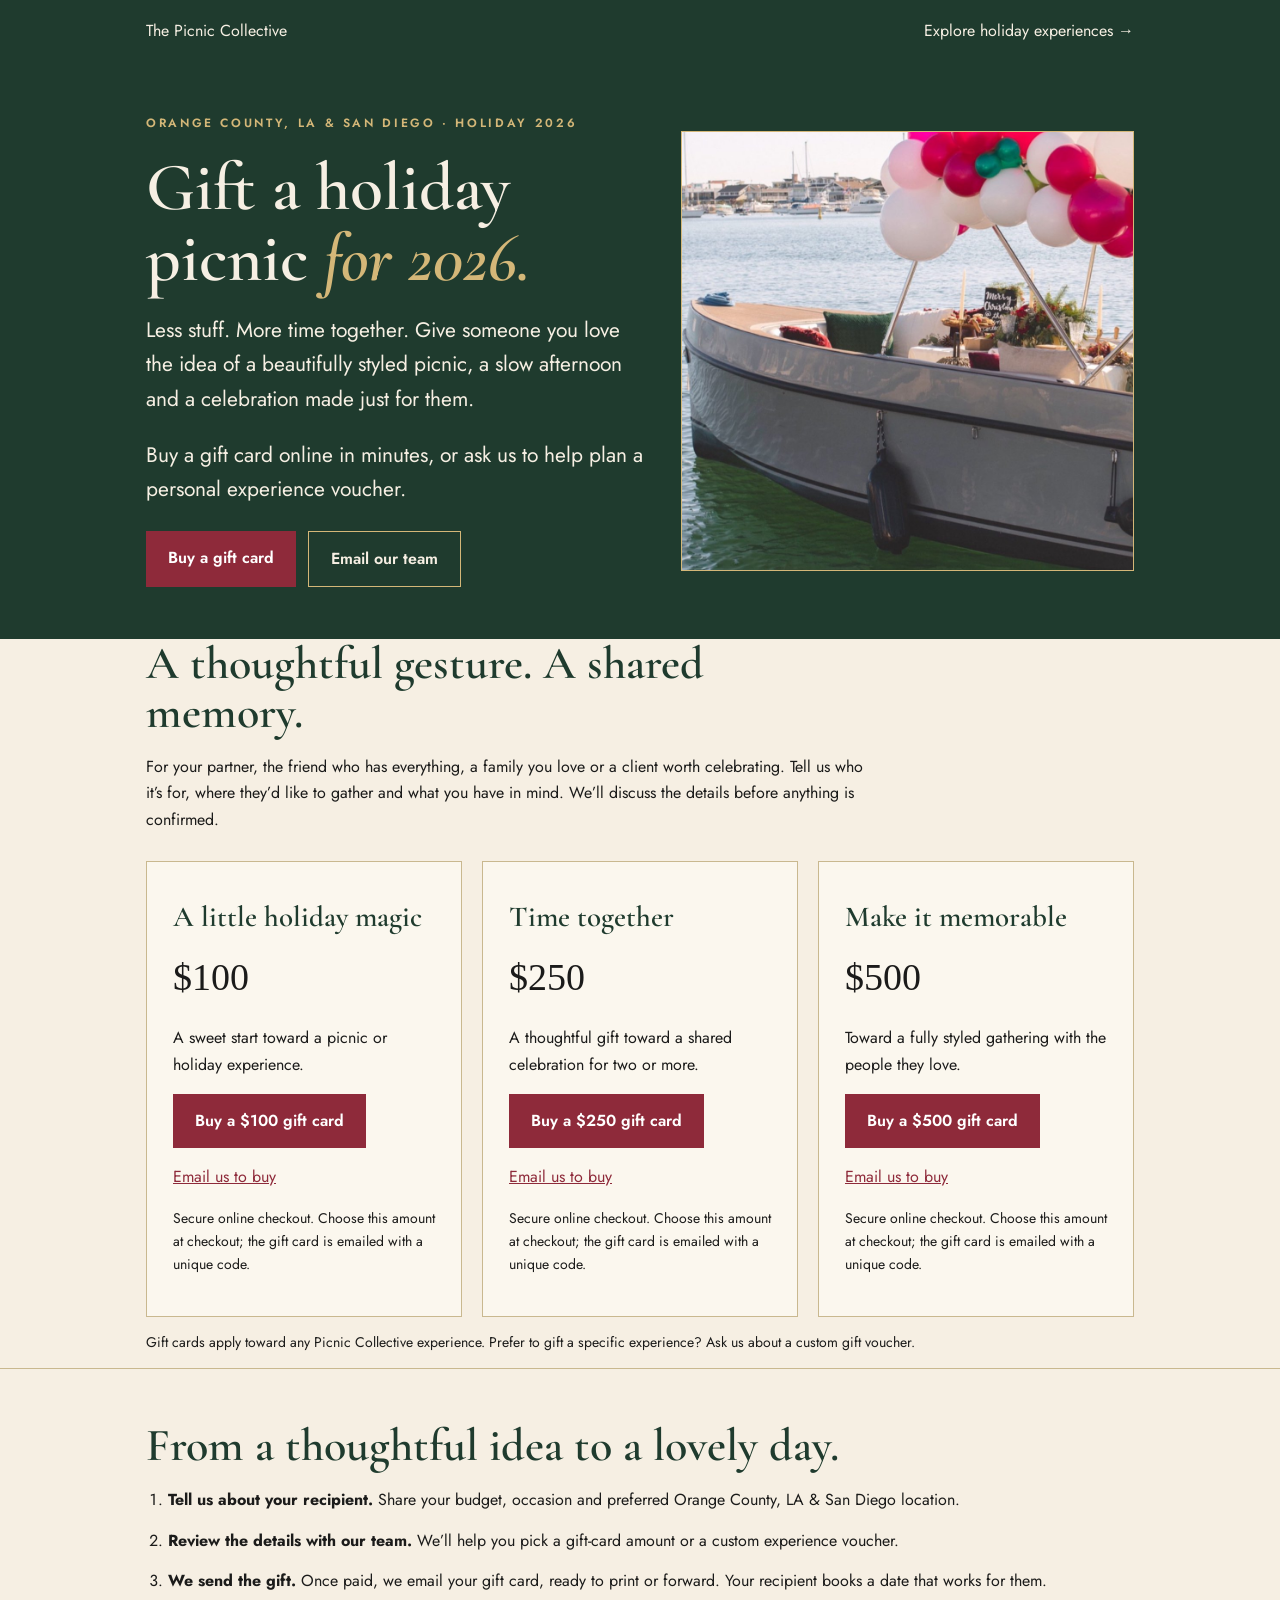
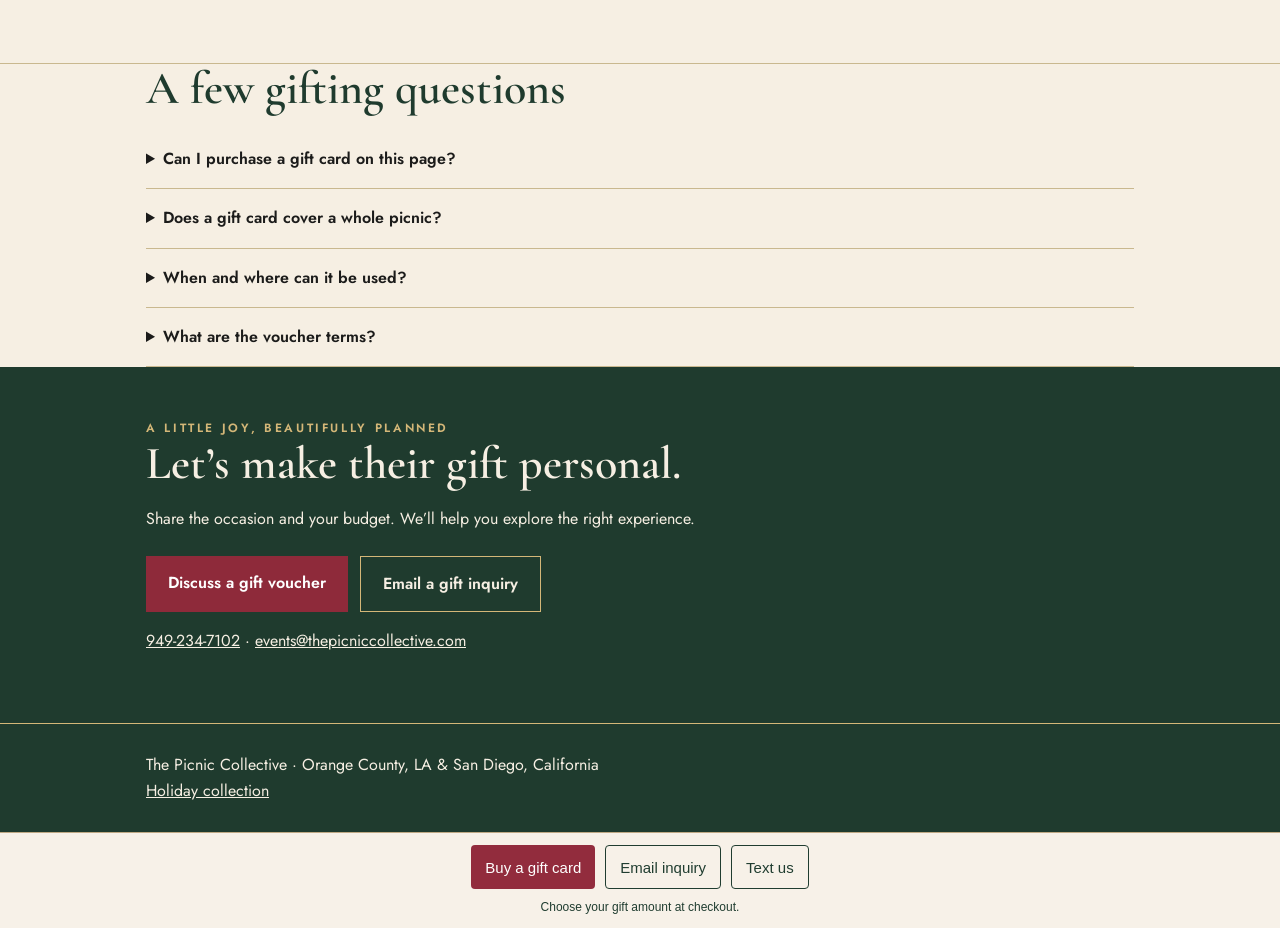
==== commit b71e31f7: "Simplify holiday consultation and estimate paths (Nick-approved 2026-10-21)" ====
--- a/gift/index.html
+++ b/gift/index.html
@@ -25,6 +25,7 @@
 </style>
 <script src="../tracking.js?v=ads-consult-1" defer></script>
 <script src="../meta-pixel.js?v=meta-live-1" data-pixel-id="547128289323855" defer></script>
+<link rel="stylesheet" href="../booking-path.css">
 </head>
 <body>
 <nav class="nav" aria-label="Main"><div class="wrap"><a href="../">The Picnic Collective</a><a href="../holiday-at-home/">Explore holiday experiences →</a></div></nav>
@@ -41,5 +42,5 @@
 <section class="contact"><div class="wrap"><div class="ey">A little joy, beautifully planned</div><h2>Let’s make their gift personal.</h2><p>Share the occasion and your budget. We’ll help you explore the right experience.</p><div class="cta"><a class="btn" href="https://thepicniccollective.hbportal.co/schedule/66673cf26bf84d002bbb2e10">Discuss a gift voucher</a><a class="btn alt" href="mailto:events@thepicniccollective.com?subject=Holiday%202026%20Gift%20a%20Picnic%20inquiry">Email a gift inquiry</a></div><p><a href="tel:+19492347102">949-234-7102</a> · <a href="mailto:events@thepicniccollective.com">events@thepicniccollective.com</a></p></div></section>
 </main>
 <footer><div class="wrap">The Picnic Collective · Orange County, LA &amp; San Diego, California<br><a href="../">Holiday collection</a></div></footer>
-</body>
+<script src="../booking-path.js"></script></body>
 </html>
--- a/booking-path.css
+++ b/booking-path.css
@@ -0,0 +1,37 @@
+/* Booking-path candidate. Scoped overrides; existing photography and pricing retained. */
+.booking-intro{margin:18px 0 14px;max-width:58ch;font:16px/1.5 Jost,Arial,sans-serif}
+.booking-intro strong,.booking-intro span{display:block}
+.booking-intro span{margin-top:4px;font-size:14px}
+body .hero .booking-contact,body .mhero .booking-contact{font:15px/1.5 Jost,Arial,sans-serif;max-width:none;margin:14px 0}
+.booking-contact a{color:inherit;text-decoration:underline;text-underline-offset:3px;display:inline-block;padding:6px 0}
+body .hero .booking-price,body .mhero .booking-price{font:13px/1.5 Jost,Arial,sans-serif;max-width:58ch;margin:12px 0}
+body .hero .ctas,body .mhero .ctas{margin-top:14px;gap:10px}
+body .hero .booking-explore .btn,body .mhero .booking-explore .btn{background:transparent;color:inherit;border:0;padding:10px 0;text-decoration:underline;font-size:12px}
+body .hero .btn.line{border:1px solid #e4d3b4;color:#fff}
+.booking-bar{display:flex;justify-content:center;gap:10px;flex-wrap:wrap;padding:12px 20px;background:#f7f1e8;color:#203d30;border-top:1px solid #bfa984;font:15px/1.4 Arial,sans-serif}
+.booking-bar a{display:inline-flex;align-items:center;justify-content:center;min-height:44px;padding:0 14px;margin:0;background:#922c3d;border-radius:4px;color:white;text-decoration:none;font:inherit}
+.booking-bar a+ a{background:transparent;color:#203d30;border:1px solid #203d30}
+.booking-bar .booking-bar-note{width:100%;text-align:center;font-size:12px}
+body #fab{display:none!important}
+body .hero h1{font-size:clamp(52px,5.3vw,82px)}
+body .hero .wrap{padding-block:34px}
+body .hero p:not([class]){font-size:21px;margin-top:16px}
+body .mhero h1{font-size:clamp(58px,7vw,100px)}
+body .wfoot{flex-wrap:wrap}
+#preview-estimate{color:inherit;border:1px solid currentColor;min-height:44px;padding:10px;cursor:pointer}
+a:focus-visible,button:focus-visible{outline:3px solid #b88a22;outline-offset:4px}
+@media(max-width:700px){
+ body .hero .wrap{grid-row:1;padding:24px 20px 28px}
+ body .hero-img,body .hero .frame{grid-row:2}
+ body .hero h1{font-size:52px}
+ body .hero p:not([class]){font-size:18px;max-width:34ch}
+ body .mhero{padding-top:32px}
+ body .mhero .lede{margin:12px 0}
+ body .mhero .hand{font-size:25px}
+ .booking-intro{font-size:15px;margin:12px 0}
+ .booking-intro span{font-size:13px}
+ body .hero .ctas .btn,body .mhero .ctas .btn{font-size:11px;padding:13px 15px;min-height:44px}
+ .booking-bar{position:sticky;bottom:0;z-index:45;padding:8px 10px max(8px,env(safe-area-inset-bottom))}
+ .booking-bar .booking-bar-note{display:none}
+}
+@media(prefers-reduced-motion:reduce){html{scroll-behavior:auto!important}}
